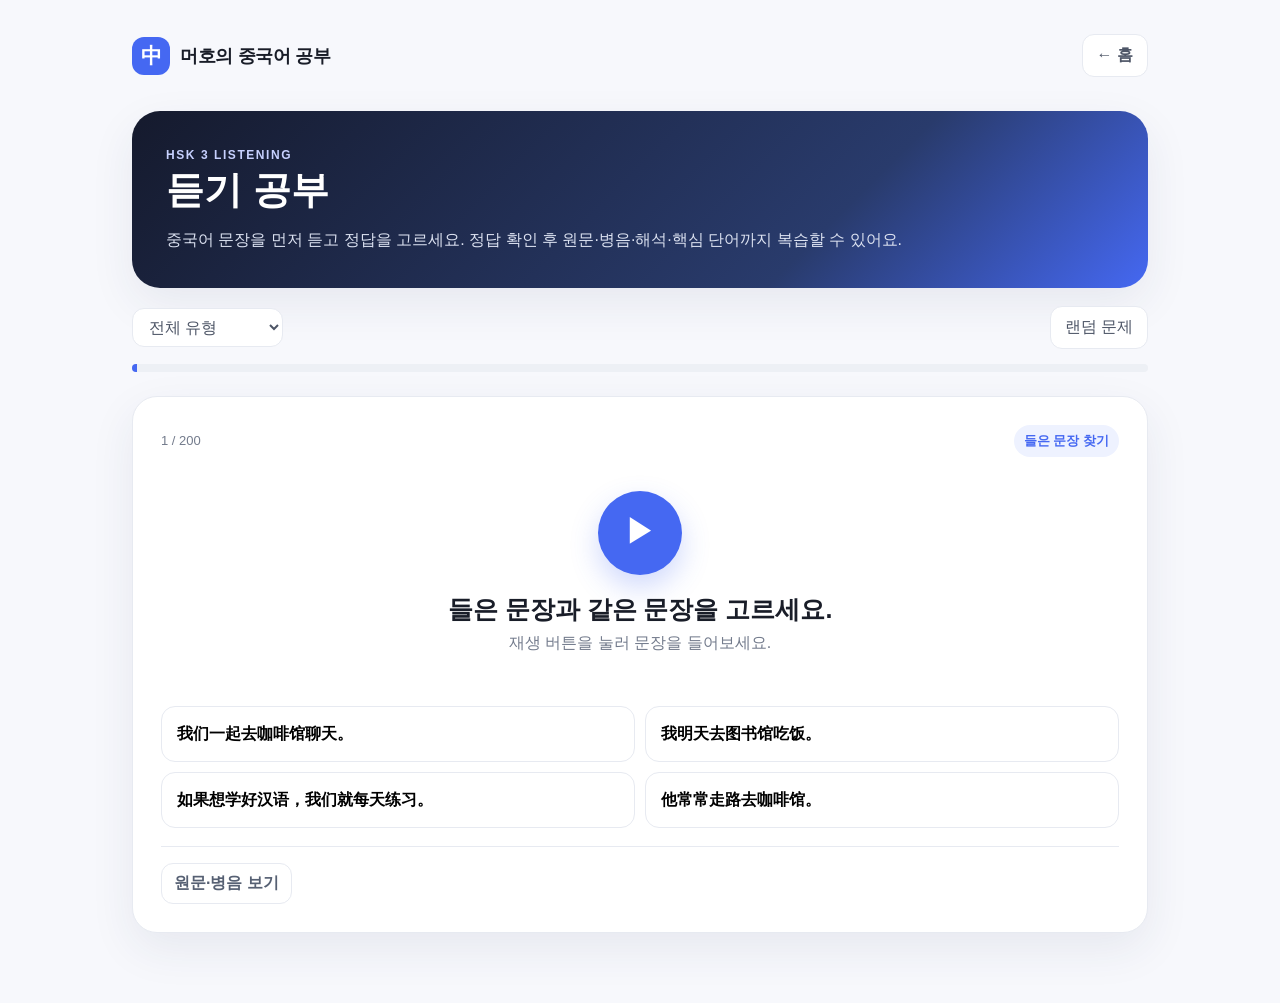
==== listening.html @ 57b07d1d "Add files via upload" ====
<!DOCTYPE html>
<html lang="ko">
<head><meta charset="UTF-8"><meta name="viewport" content="width=device-width,initial-scale=1">
<title>듣기 공부 | 머호의 중국어 공부</title><style>

:root{
  --bg:#f7f8fc;
  --card:#ffffff;
  --text:#191d28;
  --muted:#737b8c;
  --border:#e7eaf1;
  --accent:#4568f2;
  --accent-soft:#eef2ff;
  --shadow:0 16px 45px rgba(34,45,85,.08);
}
*{box-sizing:border-box}
html{scroll-behavior:smooth}
body{
  margin:0;
  font-family:Inter,Pretendard,"Noto Sans KR","Apple SD Gothic Neo",Arial,sans-serif;
  background:var(--bg);
  color:var(--text);
}
a{text-decoration:none;color:inherit}
button,select,input{font:inherit}
button{cursor:pointer}
.shell{max-width:1060px;margin:0 auto;padding:34px 22px 70px}
.topnav{
  display:flex;align-items:center;justify-content:space-between;
  margin-bottom:34px;
}
.brand{
  font-size:18px;font-weight:900;letter-spacing:-.02em;
  display:flex;align-items:center;gap:10px;
}
.brand-mark{
  width:38px;height:38px;border-radius:12px;background:var(--accent);
  color:white;display:flex;align-items:center;justify-content:center;
  font-size:21px;font-weight:900;
}
.nav-home{
  border:1px solid var(--border);background:#fff;padding:10px 14px;border-radius:12px;
  font-weight:700;color:#4e5667;
}
.eyebrow{
  margin:0 0 10px;color:var(--accent);font-weight:900;font-size:12px;letter-spacing:.13em;
}
h1,h2,h3,p{word-break:keep-all}
.page-title{font-size:36px;margin:0 0 8px;letter-spacing:-.04em}
.page-sub{color:var(--muted);margin:0;line-height:1.65}

/* HOME */
.home-shell{min-height:100vh;display:flex;flex-direction:column}
.home-main{flex:1;display:flex;align-items:center}
.hero-wrap{width:100%}
.hero{
  position:relative;overflow:hidden;
  background:linear-gradient(135deg,#151a2d 0%,#25345e 62%,#4568f2 100%);
  color:#fff;border-radius:32px;padding:54px 52px;box-shadow:var(--shadow);
  margin-bottom:22px;
}
.hero:after{
  content:"学";position:absolute;right:38px;bottom:-70px;
  font-size:250px;font-family:serif;font-weight:800;opacity:.08;
}
.hero .eyebrow{color:#bfcaff}
.hero h1{font-size:48px;letter-spacing:-.05em;margin:0 0 16px;position:relative;z-index:1}
.hero p{margin:0;color:#d9def0;font-size:17px;line-height:1.7;position:relative;z-index:1}
.hero-stats{
  margin-top:28px;display:flex;gap:12px;flex-wrap:wrap;position:relative;z-index:1;
}
.stat-pill{
  background:rgba(255,255,255,.11);border:1px solid rgba(255,255,255,.15);
  border-radius:999px;padding:10px 15px;font-size:14px;
}
.stat-pill strong{font-size:16px;margin-right:4px}
.menu-grid{display:grid;grid-template-columns:repeat(3,1fr);gap:16px}
.home-card{
  background:#fff;border:1px solid var(--border);border-radius:24px;
  padding:26px;min-height:220px;display:flex;flex-direction:column;
  box-shadow:0 8px 28px rgba(34,45,85,.045);
  transition:.18s ease;
}
.home-card:hover{transform:translateY(-4px);box-shadow:0 16px 38px rgba(34,45,85,.09);border-color:#dbe1fa}
.card-icon{
  width:54px;height:54px;border-radius:16px;background:var(--accent-soft);
  color:var(--accent);display:flex;align-items:center;justify-content:center;
  font-size:27px;font-weight:900;margin-bottom:22px;
}
.home-card h2{font-size:22px;margin:0 0 9px;letter-spacing:-.03em}
.home-card p{font-size:14px;line-height:1.65;color:var(--muted);margin:0}
.card-foot{margin-top:auto;padding-top:20px;display:flex;align-items:center;justify-content:space-between;font-weight:800}
.card-foot span:last-child{font-size:21px;color:#9ba3b5}

/* STUDY */
.page-head{
  display:flex;justify-content:space-between;gap:18px;align-items:flex-start;margin-bottom:22px;
}
.ghost{border:1px solid var(--border);background:#fff;border-radius:12px;padding:10px 14px;color:#4d5566}
.stats{display:grid;grid-template-columns:repeat(4,1fr);gap:12px;margin-bottom:18px}
.stats div{background:#fff;border:1px solid var(--border);border-radius:17px;padding:18px;text-align:center}
.stats strong{display:block;font-size:25px}.stats span{font-size:13px;color:var(--muted)}
.study-panel{background:#fff;border:1px solid var(--border);border-radius:24px;padding:22px;box-shadow:var(--shadow)}
.topline{display:flex;justify-content:space-between;align-items:center;color:var(--muted);font-size:14px}
.controls{display:flex;gap:10px}
select{border:1px solid var(--border);background:#fff;border-radius:12px;padding:9px 12px;color:#4d5566}
.card{
  min-height:350px;margin:20px 0;background:linear-gradient(180deg,#fbfcff,#f5f7ff);
  border:1px solid #e5e9ff;border-radius:22px;padding:42px 20px;text-align:center;
  display:flex;flex-direction:column;align-items:center;justify-content:center;gap:16px
}
.hanzi{font-size:68px;font-weight:900;letter-spacing:.03em}
.pinyin{font-size:27px;color:var(--accent);font-weight:800}
.meaning{font-size:23px;font-weight:700}
.hidden{visibility:hidden}
.reveal{border:0;background:var(--accent-soft);color:var(--accent);border-radius:999px;padding:9px 15px;font-weight:800}
.voice-hint{font-size:12px;color:var(--muted);margin-top:-8px}
.rating{display:grid;grid-template-columns:repeat(3,1fr);gap:10px;margin-bottom:12px}
.rate{border:0;border-radius:14px;padding:14px;font-weight:900}
.unknown{background:#fff0f0;color:#c74242}.unsure{background:#fff7df;color:#9a6900}.known{background:#eaf8ef;color:#27814a}
.nav{display:grid;grid-template-columns:1fr 1fr;gap:10px}
.nav button{border:1px solid var(--border);background:#fff;border-radius:14px;padding:13px;font-weight:800}
.list-section,.wrong-section{margin-top:28px}
.list-header,.wrong-header{display:flex;justify-content:space-between;align-items:center;gap:16px;margin-bottom:13px}
.list-header h2,.wrong-header h2{margin:0}
.list-header input{width:300px;max-width:100%;border:1px solid var(--border);border-radius:12px;padding:11px 13px;background:#fff}
.word-list{display:grid;grid-template-columns:repeat(2,1fr);gap:10px}
.word-item{background:#fff;border:1px solid var(--border);border-radius:14px;padding:14px 16px;display:grid;grid-template-columns:100px 1fr auto;gap:12px;align-items:center}
.word-item .hz{font-size:22px;font-weight:900}.word-item .py{color:var(--accent);font-size:14px}.word-item .mn{color:#50586a;font-size:14px;margin-top:3px}
.badge{font-size:12px;padding:5px 8px;border-radius:999px;background:#f0f2f6;color:#6e7584}

/* WRONG */
.wrong-section{background:#fff;border:1px solid var(--border);border-radius:22px;padding:22px;box-shadow:var(--shadow)}
.wrong-header p{margin:5px 0 0;color:var(--muted);font-size:14px}
.wrong-count{background:#fff0f0;color:#c74242;border-radius:999px;padding:7px 11px;font-size:13px;font-weight:900}
.wrong-add{display:grid;grid-template-columns:1fr 1fr 1.2fr auto;gap:10px;margin-bottom:16px}
.wrong-add input{border:1px solid var(--border);border-radius:12px;padding:11px 12px;background:#fff;min-width:0}
.wrong-add button{border:0;background:var(--accent);color:#fff;border-radius:12px;padding:11px 14px;font-weight:900}
.wrong-list{display:grid;gap:10px}
.wrong-item{border:1px solid var(--border);border-radius:14px;padding:14px 16px;display:grid;grid-template-columns:110px 1fr auto;gap:12px;align-items:center}
.wrong-item .hz{font-size:24px;font-weight:900}.wrong-item .py{color:var(--accent);font-size:14px;font-weight:800}.wrong-item .mn{color:#50586a;font-size:14px;margin-top:3px}
.wrong-actions{display:flex;gap:8px;flex-wrap:wrap;justify-content:flex-end}
.wrong-actions button{border:1px solid var(--border);background:#fff;border-radius:10px;padding:8px 10px;font-size:13px;font-weight:800}
.wrong-actions .learned{background:#eaf8ef;color:#27814a;border-color:#d6efdf}
.wrong-actions .edit{background:#eef2ff;color:var(--accent);border-color:#dfe5ff}
.wrong-actions .delete{background:#fff0f0;color:#c74242;border-color:#f4dada}
.wrong-empty{text-align:center;color:var(--muted);padding:34px 12px;border:1px dashed var(--border);border-radius:14px}

/* SENTENCE */
.coming{
  background:#fff;border:1px solid var(--border);border-radius:26px;padding:70px 25px;text-align:center;box-shadow:var(--shadow)
}
.coming-icon{width:84px;height:84px;border-radius:24px;background:var(--accent-soft);color:var(--accent);display:flex;align-items:center;justify-content:center;font-size:42px;font-weight:900;margin:0 auto 18px}
.coming h2{font-size:25px;margin:0 0 10px}.coming p{margin:0;color:var(--muted);line-height:1.7}

@media(max-width:760px){
  .shell{padding:22px 14px 50px}
  .hero{padding:38px 26px;border-radius:26px}.hero h1{font-size:38px}
  .menu-grid{grid-template-columns:1fr}
  .home-card{min-height:170px}
  .stats{grid-template-columns:repeat(2,1fr)}
  .page-head{flex-direction:column}
  .topline{align-items:flex-start;flex-direction:column;gap:12px}
  .controls{width:100%}.controls>*{flex:1}
  .hanzi{font-size:54px}.card{min-height:320px}
  .word-list{grid-template-columns:1fr}.word-item{grid-template-columns:88px 1fr auto}
  .list-header{align-items:flex-start;flex-direction:column}.list-header input{width:100%}
  .wrong-add{grid-template-columns:1fr}
  .wrong-item{grid-template-columns:82px 1fr}.wrong-actions{grid-column:1/-1;justify-content:stretch}.wrong-actions button{flex:1}
}


.sentence-tabs{display:flex;gap:10px;margin:22px 0}
.sentence-tab{border:1px solid var(--border);background:#fff;border-radius:14px;padding:12px 18px;font-weight:900;color:#5b6475}
.sentence-tab.active{background:var(--accent);color:white;border-color:var(--accent)}
.sentence-toolbar{display:flex;justify-content:space-between;gap:12px;align-items:center;margin-bottom:14px;flex-wrap:wrap}
.sentence-toolbar .group{display:flex;gap:9px;flex-wrap:wrap}
.sentence-card{background:#fff;border:1px solid var(--border);border-radius:26px;padding:28px;box-shadow:var(--shadow)}
.sentence-meta{display:flex;justify-content:space-between;align-items:center;gap:10px;color:var(--muted);font-size:13px;margin-bottom:24px}
.sentence-badges{display:flex;gap:7px;flex-wrap:wrap}
.sbadge{padding:6px 9px;border-radius:999px;background:#f0f2f6;font-weight:800}
.sentence-cn{font-size:34px;font-weight:900;line-height:1.55;letter-spacing:.01em;text-align:center;margin:34px 0 20px}
.sentence-pinyin{font-size:20px;line-height:1.7;color:var(--accent);font-weight:800;text-align:center;margin:14px 0}
.sentence-meaning{font-size:20px;line-height:1.65;text-align:center;font-weight:700;margin:14px 0}
.sentence-actions{display:flex;justify-content:center;gap:10px;flex-wrap:wrap;margin-top:22px}
.sentence-actions button{border:0;background:var(--accent-soft);color:var(--accent);border-radius:999px;padding:10px 16px;font-weight:900}
.focus-box{margin-top:24px;border-top:1px solid var(--border);padding-top:18px;display:flex;gap:10px;align-items:center;justify-content:center;flex-wrap:wrap}
.focus-box span{font-size:13px;color:var(--muted)}
.focus-word{background:#fff7df;color:#8f6300;padding:7px 11px;border-radius:999px;font-weight:900}
.sentence-rate{display:grid;grid-template-columns:1fr 1fr;gap:10px;margin-top:18px}
.sentence-rate button{border:0;border-radius:14px;padding:13px;font-weight:900}
.snav{display:grid;grid-template-columns:1fr 1fr;gap:10px;margin-top:10px}
.snav button{border:1px solid var(--border);background:#fff;border-radius:14px;padding:13px;font-weight:900}
.progress-track{height:8px;background:#edf0f5;border-radius:999px;overflow:hidden;margin:15px 0 24px}
.progress-bar{height:100%;background:var(--accent);width:0}
.quiz-panel{background:#fff;border:1px solid var(--border);border-radius:26px;padding:28px;box-shadow:var(--shadow)}
.quiz-head{display:flex;justify-content:space-between;gap:12px;align-items:center;margin-bottom:18px}
.quiz-type{font-size:13px;font-weight:900;color:var(--accent);background:var(--accent-soft);padding:7px 10px;border-radius:999px}
.quiz-question{font-size:27px;font-weight:900;line-height:1.55;margin:28px 0;text-align:center}
.quiz-sub{color:var(--muted);text-align:center;margin-top:-14px;margin-bottom:24px}
.options{display:grid;grid-template-columns:1fr 1fr;gap:10px}
.option{border:1px solid var(--border);background:#fff;border-radius:15px;padding:15px;text-align:left;font-weight:800;line-height:1.45}
.option:hover{border-color:#cfd7ff;background:#fafbff}
.option.correct{background:#eaf8ef;border-color:#c9e8d5;color:#247343}
.option.wrong{background:#fff0f0;border-color:#efd1d1;color:#b63b3b}
.quiz-feedback{margin-top:16px;padding:14px 16px;border-radius:14px;background:#f7f8fb;line-height:1.6;display:none}
.quiz-next{width:100%;border:0;background:var(--accent);color:#fff;border-radius:14px;padding:14px;font-weight:900;margin-top:14px;display:none}
.token-bank,.answer-bank{display:flex;gap:8px;flex-wrap:wrap;justify-content:center;min-height:58px;padding:12px;border-radius:15px;border:1px dashed var(--border);margin:12px 0}
.token{border:1px solid var(--border);background:#fff;border-radius:11px;padding:9px 12px;font-weight:900}
.answer-bank{background:#fafbff;border-style:solid}
.quiz-mode-cards{display:grid;grid-template-columns:repeat(4,1fr);gap:10px;margin-bottom:18px}
.quiz-mode-card{border:1px solid var(--border);background:#fff;border-radius:16px;padding:14px;text-align:center;font-weight:900}
.quiz-mode-card.active{border-color:#cbd4ff;background:var(--accent-soft);color:var(--accent)}
.listen-btn{border:0;background:var(--accent);color:#fff;border-radius:999px;padding:12px 18px;font-weight:900;display:block;margin:8px auto 22px}
.hidden-block{display:none!important}
.today-box{margin-top:18px;background:#fff;border:1px solid rgba(255,255,255,.2);background:rgba(255,255,255,.10);border-radius:18px;padding:15px 17px;position:relative;z-index:1}
.today-box .label{font-size:12px;color:#cdd5ff;font-weight:900;margin-bottom:5px}
.today-box .cn{font-size:18px;font-weight:900}
.today-box .ko{font-size:13px;color:#d9def0;margin-top:5px}
@media(max-width:760px){
 .sentence-cn{font-size:27px}.options{grid-template-columns:1fr}.quiz-mode-cards{grid-template-columns:1fr 1fr}
 .sentence-card,.quiz-panel{padding:20px}
}

.grammar-actions{display:flex;justify-content:center;gap:10px;flex-wrap:wrap;margin-top:14px}
.grammar-actions button{border:1px solid var(--border);background:#fff;border-radius:12px;padding:9px 13px;font-weight:900;color:#566073}
.grammar-box{margin-top:15px;border:1px solid var(--border);background:#fafbff;border-radius:16px;padding:15px}
.grammar-box h3{margin:0 0 12px;font-size:15px}
.tag-row{display:flex;gap:8px;flex-wrap:wrap}
.grammar-tag{background:#fff;border:1px solid var(--border);border-radius:10px;padding:8px 10px;font-size:13px}
.grammar-tag strong{color:var(--accent);margin-right:5px}
.pos-grid{display:grid;grid-template-columns:repeat(3,1fr);gap:8px}
.pos-item{background:#fff;border:1px solid var(--border);border-radius:11px;padding:9px 10px}
.pos-item .word{font-weight:900;font-size:16px}
.pos-item .ptype{color:var(--muted);font-size:12px;margin-top:3px}
@media(max-width:760px){.pos-grid{grid-template-columns:repeat(2,1fr)}}


.quiz-explain{margin-top:14px;border:1px solid #e3e7f3;background:#fbfcff;border-radius:15px;padding:15px;line-height:1.7}
.quiz-explain-title{font-weight:900;margin-bottom:8px}
.quiz-explain-row{margin:5px 0}
.quiz-explain-row strong{display:inline-block;min-width:72px;color:#4b5568}
.quiz-pinyin{color:var(--accent);font-weight:800}
.quiz-explain-listen{border:0;background:var(--accent-soft);color:var(--accent);border-radius:999px;padding:8px 12px;font-weight:900;margin-top:8px}


.today-hero{
  background:linear-gradient(135deg,#151a2d,#2b3e70 65%,#4568f2);
  color:#fff;border-radius:28px;padding:34px;box-shadow:var(--shadow);margin-bottom:20px
}
.today-hero .eyebrow{color:#c6d0ff}
.today-hero h1{font-size:38px;margin:0 0 10px;letter-spacing:-.04em}
.today-hero p{color:#dbe0f0;margin:0;line-height:1.7}
.today-overview{display:grid;grid-template-columns:repeat(4,1fr);gap:10px;margin-top:22px}
.today-overview div{background:rgba(255,255,255,.1);border:1px solid rgba(255,255,255,.14);border-radius:15px;padding:14px;text-align:center}
.today-overview strong{display:block;font-size:23px}.today-overview span{font-size:12px;color:#dce1f3}
.today-tabs{display:flex;gap:10px;margin:18px 0}
.today-tab{border:1px solid var(--border);background:#fff;border-radius:13px;padding:11px 16px;font-weight:900;color:#566073}
.today-tab.active{background:var(--accent);color:#fff;border-color:var(--accent)}
.today-progress-line{display:flex;justify-content:space-between;align-items:center;margin:12px 0 8px;font-size:13px;color:var(--muted)}
.today-card{background:#fff;border:1px solid var(--border);border-radius:25px;padding:26px;box-shadow:var(--shadow)}
.today-qtype{display:inline-block;background:var(--accent-soft);color:var(--accent);font-weight:900;font-size:12px;padding:7px 10px;border-radius:999px}
.today-question{font-size:30px;font-weight:900;line-height:1.5;text-align:center;margin:30px 0 10px}
.today-sub{text-align:center;color:var(--muted);margin-bottom:22px}
.today-options{display:grid;grid-template-columns:1fr 1fr;gap:10px}
.today-option{border:1px solid var(--border);background:#fff;border-radius:14px;padding:15px;text-align:left;font-weight:800;line-height:1.45}
.today-option:hover{background:#fafbff;border-color:#ccd5ff}
.today-option.correct{background:#eaf8ef;border-color:#c5e6d1;color:#247343}
.today-option.wrong{background:#fff0f0;border-color:#efd0d0;color:#b83e3e}
.today-feedback{margin-top:16px;display:none}
.today-next{width:100%;border:0;background:var(--accent);color:#fff;border-radius:14px;padding:14px;font-weight:900;margin-top:14px;display:none}
.today-listen{display:block;margin:10px auto 20px;border:0;background:var(--accent);color:#fff;border-radius:999px;padding:11px 16px;font-weight:900}
.today-token-bank,.today-answer-bank{display:flex;gap:8px;flex-wrap:wrap;justify-content:center;min-height:58px;padding:12px;border-radius:15px;border:1px dashed var(--border);margin:12px 0}
.today-answer-bank{background:#fafbff;border-style:solid}
.today-token{border:1px solid var(--border);background:#fff;border-radius:11px;padding:9px 12px;font-weight:900}
.today-result{text-align:center;padding:44px 18px}
.today-result h2{font-size:30px;margin:0 0 10px}.today-result p{color:var(--muted)}
.today-result-grid{display:grid;grid-template-columns:1fr 1fr;gap:10px;max-width:520px;margin:24px auto}
.today-result-grid div{border:1px solid var(--border);border-radius:15px;padding:16px;background:#fafbff}
.today-result-grid strong{display:block;font-size:26px}
.today-restart{border:0;background:var(--accent);color:#fff;border-radius:14px;padding:13px 18px;font-weight:900}
@media(max-width:760px){.today-overview{grid-template-columns:1fr}.today-options{grid-template-columns:1fr}.today-question{font-size:25px}}

.listen-hero{background:linear-gradient(135deg,#151a2d,#293b6c 68%,#4568f2);color:#fff;border-radius:28px;padding:34px;margin-bottom:18px;box-shadow:var(--shadow)}
.listen-hero .eyebrow{color:#c7d1ff}.listen-hero h1{font-size:38px;margin:0 0 10px}.listen-hero p{color:#dce2f1;margin:0;line-height:1.7}
.listen-tools{display:flex;justify-content:space-between;gap:10px;align-items:center;margin-bottom:14px;flex-wrap:wrap}
.listen-card{background:#fff;border:1px solid var(--border);border-radius:25px;padding:28px;box-shadow:var(--shadow)}
.listen-meta{display:flex;justify-content:space-between;align-items:center;color:var(--muted);font-size:13px}
.listen-main{padding:34px 0;text-align:center}
.listen-play{width:84px;height:84px;border:0;border-radius:50%;background:var(--accent);color:#fff;font-size:30px;font-weight:900;box-shadow:0 12px 28px rgba(69,104,242,.25)}
.listen-main h2{font-size:25px;margin:18px 0 7px}.listen-main p{margin:0;color:var(--muted)}
.listen-options{display:grid;grid-template-columns:1fr 1fr;gap:10px;margin-top:18px}
.listen-option{border:1px solid var(--border);background:#fff;border-radius:14px;padding:15px;text-align:left;font-weight:800;line-height:1.5}
.listen-option.correct{background:#eaf8ef;border-color:#c8e7d3;color:#247343}.listen-option.wrong{background:#fff0f0;border-color:#efd0d0;color:#b83e3e}
.listen-answer{display:none;margin-top:16px}
.listen-next{width:100%;border:0;background:var(--accent);color:#fff;border-radius:14px;padding:14px;font-weight:900;margin-top:14px;display:none}
.listen-reveal{margin-top:18px;border-top:1px solid var(--border);padding-top:16px}
.listen-reveal button{border:1px solid var(--border);background:#fff;border-radius:12px;padding:9px 12px;font-weight:900;color:#566073}
.listen-original{margin-top:12px;padding:14px;border-radius:14px;background:#fafbff;display:none}
.listen-cn{font-size:24px;font-weight:900;line-height:1.5}.listen-py{color:var(--accent);font-weight:800;margin-top:7px}.listen-ko{color:#50586a;margin-top:7px}
@media(max-width:760px){.listen-options{grid-template-columns:1fr}.listen-card{padding:20px}}
</style>
<link rel="icon" href='data:image/svg+xml,<svg xmlns="http://www.w3.org/2000/svg" viewBox="0 0 64 64"><rect width="64" height="64" rx="16" fill="%234568f2"/><text x="32" y="43" text-anchor="middle" font-size="38" font-weight="700" fill="white">中</text></svg>'>
</head>
<body>
<main class="shell">
<nav class="topnav"><a class="brand" href="index.html"><div class="brand-mark">中</div>머호의 중국어 공부</a><a class="nav-home" href="index.html">← 홈</a></nav>
<section class="listen-hero">
 <p class="eyebrow">HSK 3 LISTENING</p><h1>듣기 공부</h1>
 <p>중국어 문장을 먼저 듣고 정답을 고르세요. 정답 확인 후 원문·병음·해석·핵심 단어까지 복습할 수 있어요.</p>
</section>
<div class="listen-tools">
 <div><select id="listenMode"><option value="all">전체 유형</option><option value="same">들은 문장 찾기</option><option value="meaning">뜻 고르기</option><option value="dialogue">내용 이해</option></select></div>
 <button id="listenShuffle" class="ghost">랜덤 문제</button>
</div>
<div class="progress-track"><div id="listenProgress" class="progress-bar"></div></div>
<section class="listen-card">
 <div class="listen-meta"><span id="listenCount"></span><span id="listenType" class="quiz-type"></span></div>
 <div class="listen-main">
   <button id="playListen" class="listen-play">▶</button>
   <h2 id="listenQuestion">문장을 듣고 정답을 고르세요.</h2>
   <p id="listenSub">필요하면 여러 번 들어도 괜찮아요.</p>
 </div>
 <div id="listenOptions" class="listen-options"></div>
 <div id="listenFeedback" class="listen-answer"></div>
 <button id="listenNext" class="listen-next">다음 문제 →</button>
 <div class="listen-reveal">
   <button id="showOriginal">원문·병음 보기</button>
   <div id="originalBox" class="listen-original">
    <div id="originalCn" class="listen-cn"></div>
    <div id="originalPy" class="listen-py"></div>
    <div id="originalKo" class="listen-ko"></div>
   </div>
 </div>
</section>
</main>
<script src="data.js?v=22"></script><script src="sentences.js?v=24"></script><script src="listening.js?v=24"></script><script src="review-store.js?v=25"></script><script src="listening-study.js?v=25"></script>
</body></html>
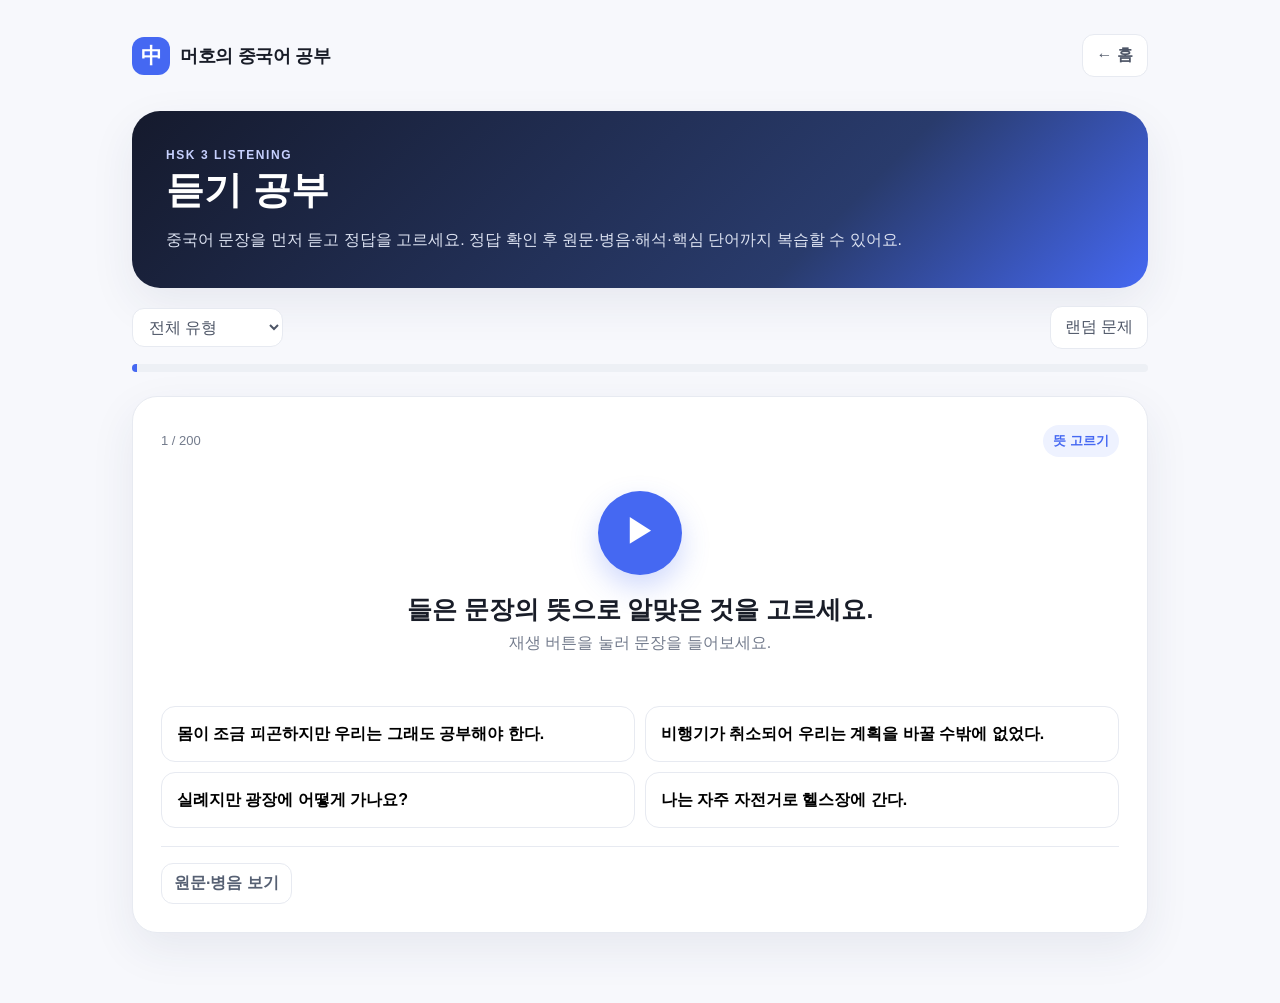
==== commit 6af2bc0f: "Add files via upload" ====
--- a/listening.html
+++ b/listening.html
@@ -334,5 +334,5 @@
  </div>
 </section>
 </main>
-<script src="data.js?v=22"></script><script src="sentences.js?v=24"></script><script src="listening.js?v=24"></script><script src="review-store.js?v=25"></script><script src="listening-study.js?v=25"></script>
+<script src="data.js?v=26"></script><script src="sentences.js?v=26"></script><script src="listening.js?v=26"></script><script src="review-store.js?v=26"></script><script src="listening-study.js?v=26"></script>
 </body></html>
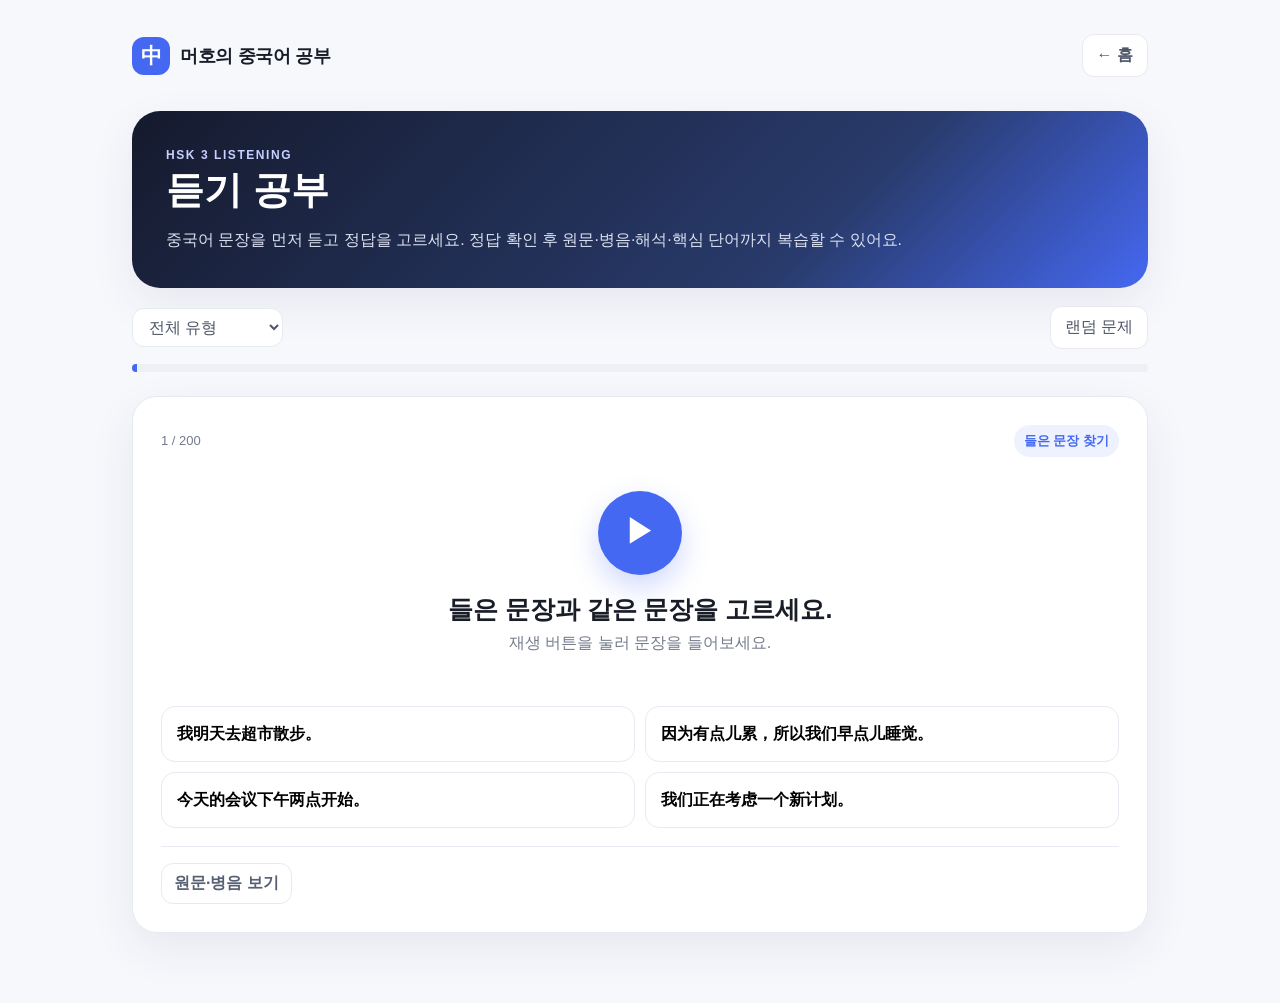
==== commit 073ead66: "Add files via upload" ====
--- a/listening.html
+++ b/listening.html
@@ -334,5 +334,5 @@
  </div>
 </section>
 </main>
-<script src="data.js?v=26"></script><script src="sentences.js?v=26"></script><script src="listening.js?v=26"></script><script src="review-store.js?v=26"></script><script src="listening-study.js?v=26"></script>
+<script src="data.js?v=27"></script><script src="sentences.js?v=27"></script><script src="listening.js?v=27"></script><script src="review-store.js?v=27"></script><script src="listening-study.js?v=26"></script>
 </body></html>
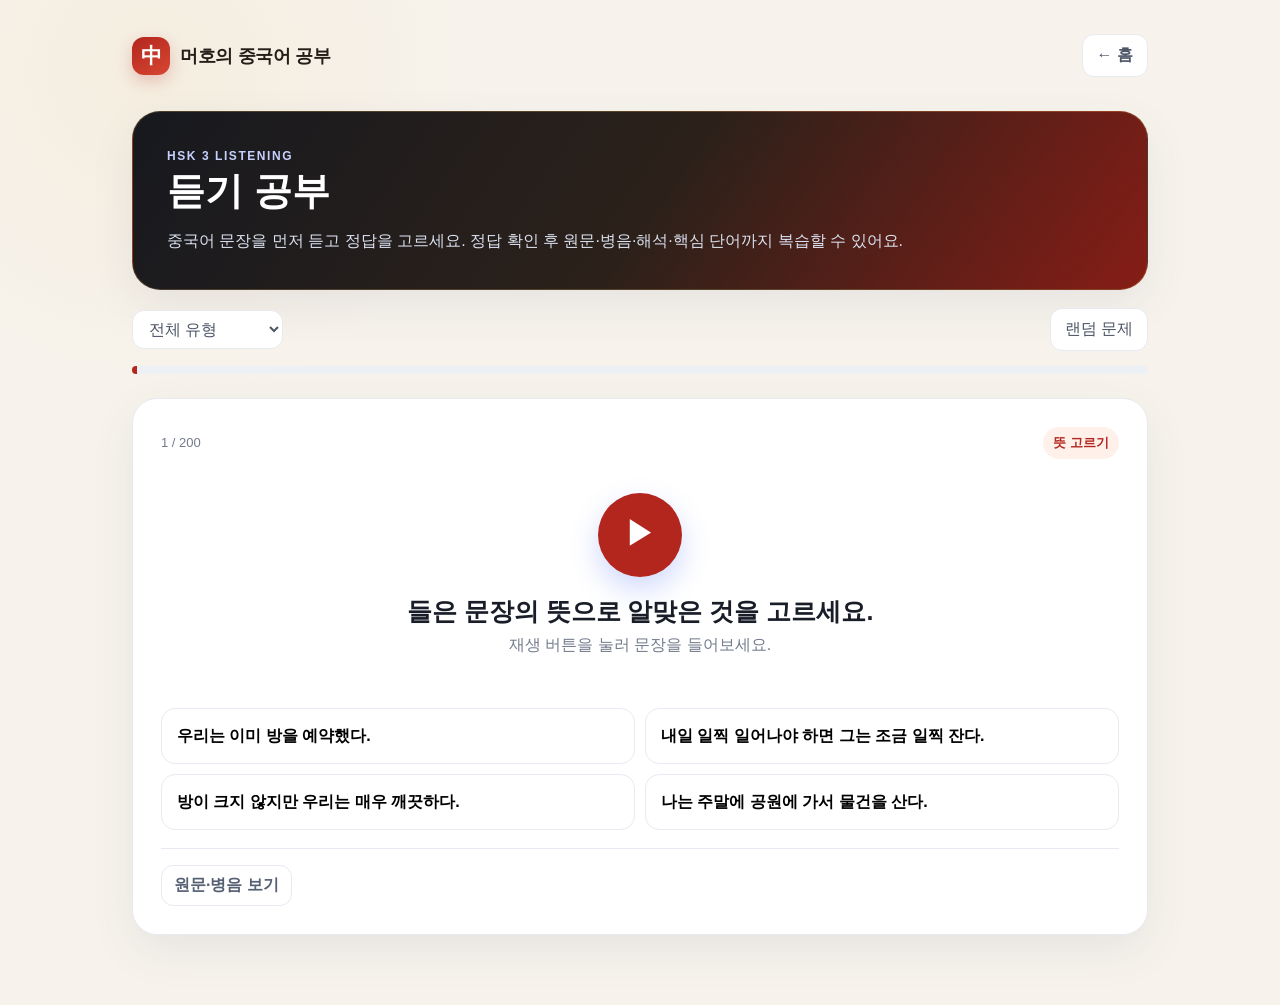
==== commit 015eb608: "Add files via upload" ====
--- a/listening.html
+++ b/listening.html
@@ -299,6 +299,27 @@
 .listen-original{margin-top:12px;padding:14px;border-radius:14px;background:#fafbff;display:none}
 .listen-cn{font-size:24px;font-weight:900;line-height:1.5}.listen-py{color:var(--accent);font-weight:800;margin-top:7px}.listen-ko{color:#50586a;margin-top:7px}
 @media(max-width:760px){.listen-options{grid-template-columns:1fr}.listen-card{padding:20px}}
+
+/* v30 shared Chinese-inspired accents */
+:root{--accent:#b3261e;--accent-soft:#fff0ea}
+body{
+  background:
+    radial-gradient(circle at 12% 7%,rgba(214,168,75,.08),transparent 23%),
+    #f7f3ec !important;
+}
+.brand-mark{background:linear-gradient(145deg,#b3261e,#d74732)!important;box-shadow:0 6px 16px rgba(179,38,30,.22)}
+.topnav .brand{color:#251d18!important}
+.today-hero,.listen-hero,.sentence-hero,.word-hero{
+  background:linear-gradient(125deg,#17191f 0%,#2c211a 52%,#861d16 100%)!important;
+  border:1px solid rgba(214,168,75,.25);
+}
+.today-tab.active{
+  background:#b3261e!important;
+}
+.today-option.correct,.listen-option.correct{background:#eaf8ef!important}
+.today-progress,.progress-bar{background:#b3261e!important}
+.quiz-type,.eyebrow{color:#b3261e}
+
 </style>
 <link rel="icon" href='data:image/svg+xml,<svg xmlns="http://www.w3.org/2000/svg" viewBox="0 0 64 64"><rect width="64" height="64" rx="16" fill="%234568f2"/><text x="32" y="43" text-anchor="middle" font-size="38" font-weight="700" fill="white">中</text></svg>'>
 </head>
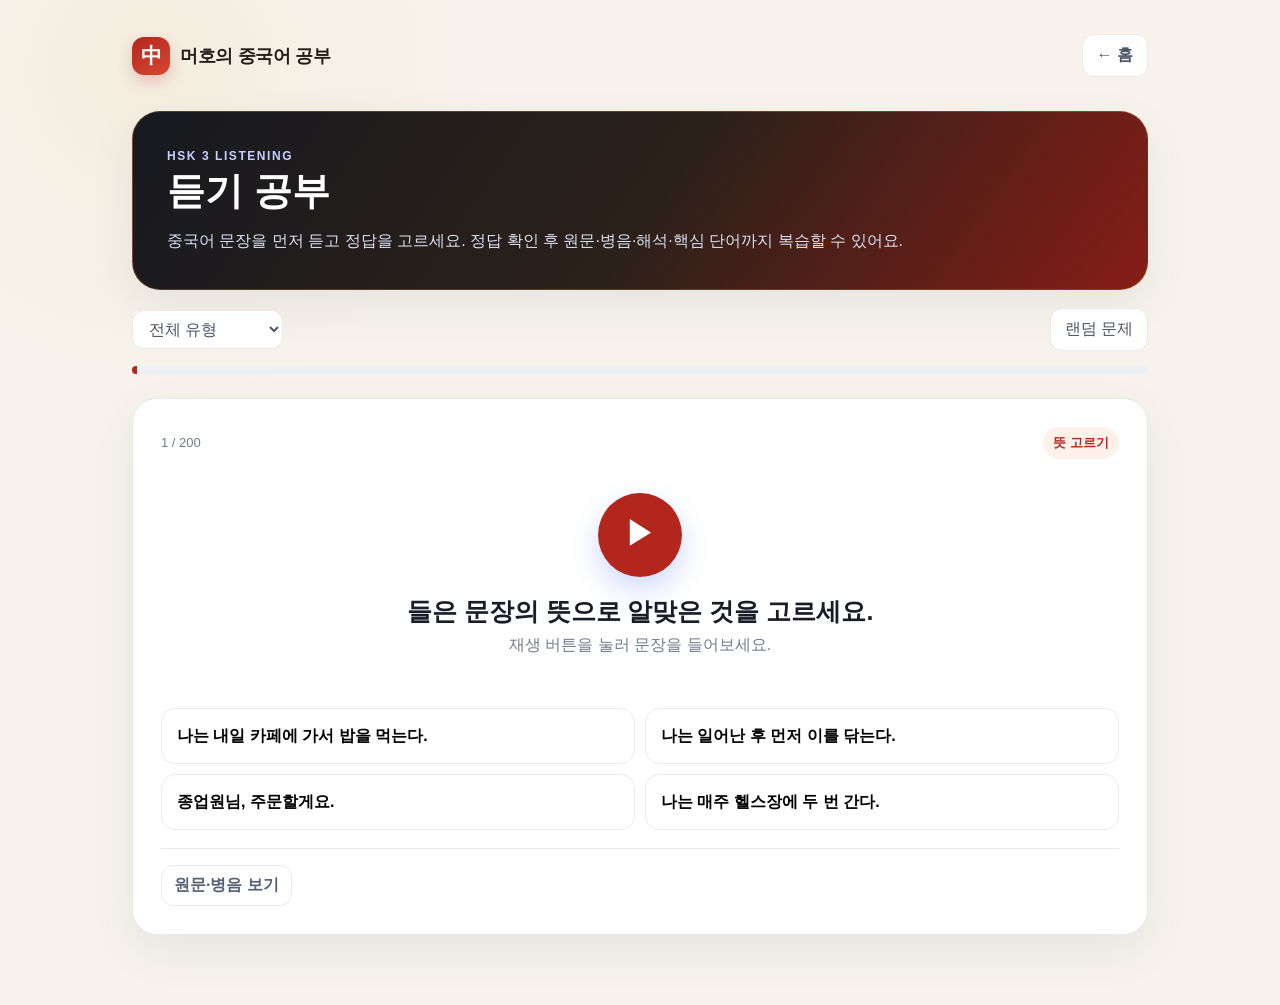
==== commit dd630c8f: "Add files via upload" ====
--- a/listening.html
+++ b/listening.html
@@ -320,12 +320,31 @@
 .today-progress,.progress-bar{background:#b3261e!important}
 .quiz-type,.eyebrow{color:#b3261e}
 
+
+/* ===== v45 clickable brand home link ===== */
+.brand-home-link,
+a.brand{
+  text-decoration:none !important;
+  color:inherit !important;
+  cursor:pointer;
+}
+.brand-home-link:hover,
+a.brand:hover{
+  opacity:.88;
+}
+.brand-home-link:focus-visible,
+a.brand:focus-visible{
+  outline:2px solid #b3261e;
+  outline-offset:4px;
+  border-radius:10px;
+}
+
 </style>
 <link rel="icon" href='data:image/svg+xml,<svg xmlns="http://www.w3.org/2000/svg" viewBox="0 0 64 64"><rect width="64" height="64" rx="16" fill="%234568f2"/><text x="32" y="43" text-anchor="middle" font-size="38" font-weight="700" fill="white">中</text></svg>'>
 </head>
 <body>
 <main class="shell">
-<nav class="topnav"><a class="brand" href="index.html"><div class="brand-mark">中</div>머호의 중국어 공부</a><a class="nav-home" href="index.html">← 홈</a></nav>
+<nav class="topnav"><a class="brand brand-home-link" href="index.html"><div class="brand-mark">中</div>머호의 중국어 공부</a><a class="nav-home" href="index.html">← 홈</a></nav>
 <section class="listen-hero">
  <p class="eyebrow">HSK 3 LISTENING</p><h1>듣기 공부</h1>
  <p>중국어 문장을 먼저 듣고 정답을 고르세요. 정답 확인 후 원문·병음·해석·핵심 단어까지 복습할 수 있어요.</p>
@@ -356,4 +375,15 @@
 </section>
 </main>
 <script src="data.js?v=27"></script><script src="sentences.js?v=27"></script><script src="listening.js?v=27"></script><script src="review-store.js?v=27"></script><script src="listening-study.js?v=26"></script>
+
+<script>
+document.addEventListener("DOMContentLoaded",()=>{
+  document.querySelectorAll(".brand-home-link, a.brand[href='index.html']").forEach(el=>{
+    el.addEventListener("click",()=>{
+      try{sessionStorage.setItem("meohoIntroSeenV1","1")}catch(e){}
+    });
+  });
+});
+</script>
+
 </body></html>
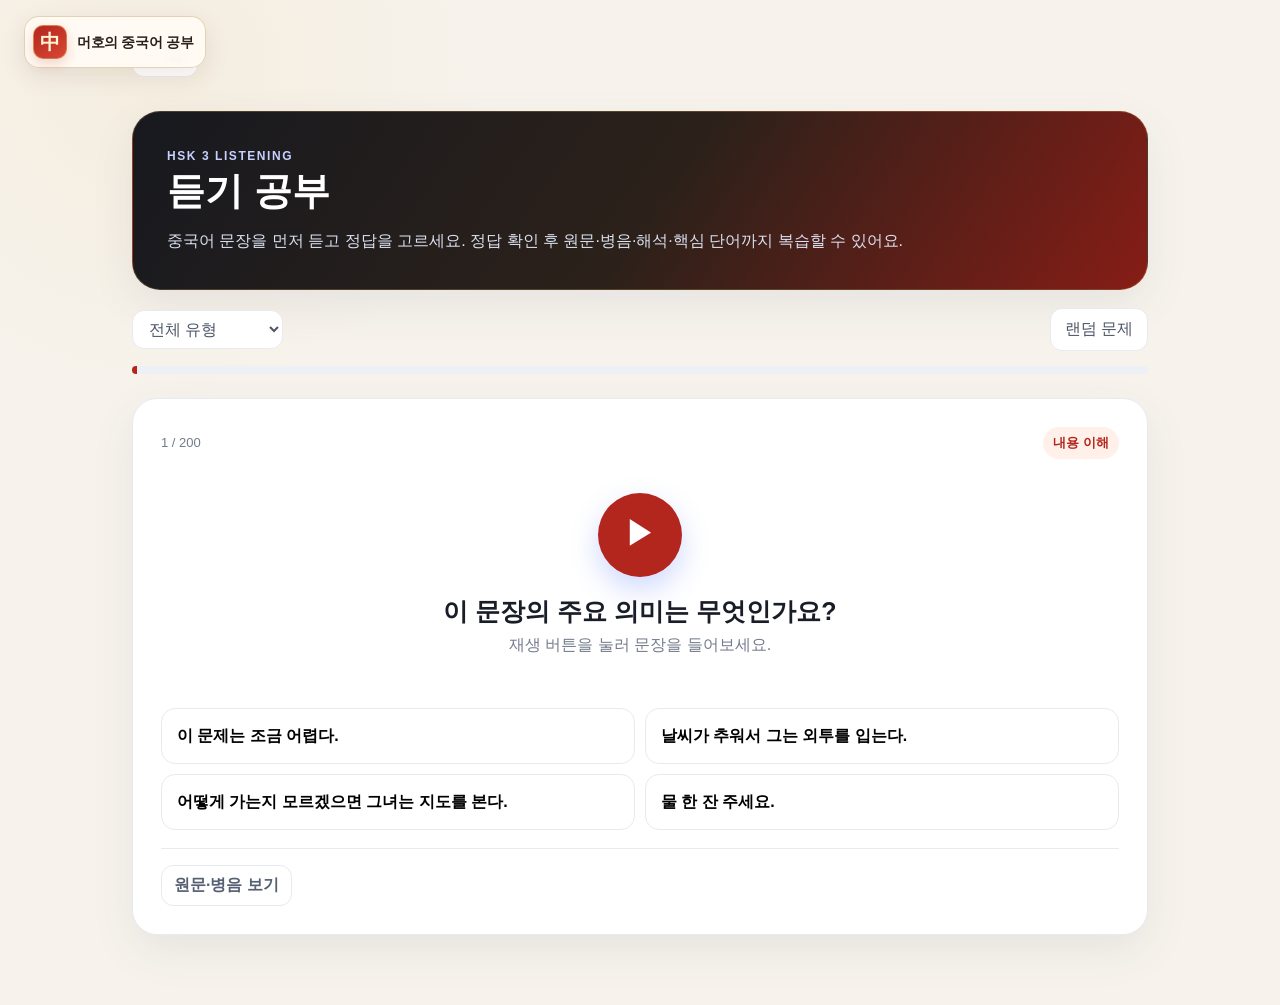
==== commit b8927819: "Add files via upload" ====
--- a/listening.html
+++ b/listening.html
@@ -339,12 +339,95 @@
   border-radius:10px;
 }
 
+
+/* ===== v46 fixed top-left home button ===== */
+.meoho-home-button{
+  position:fixed;
+  top:16px;
+  left:24px;
+  z-index:30000;
+  display:inline-flex;
+  align-items:center;
+  gap:10px;
+  max-width:calc(100vw - 48px);
+  padding:8px 12px 8px 8px;
+  border:1px solid rgba(218,196,159,.72);
+  border-radius:15px;
+  background:rgba(255,251,244,.94);
+  color:#2a201a !important;
+  text-decoration:none !important;
+  box-shadow:0 8px 24px rgba(86,48,25,.10);
+  backdrop-filter:blur(12px);
+  white-space:nowrap;
+  cursor:pointer;
+  transition:transform .15s ease,box-shadow .15s ease,border-color .15s ease;
+}
+.meoho-home-button:hover{
+  transform:translateY(-1px);
+  border-color:#cf9e5e;
+  box-shadow:0 11px 27px rgba(86,48,25,.14);
+}
+.meoho-home-button:active{
+  transform:scale(.98);
+}
+.meoho-home-button:focus-visible{
+  outline:3px solid rgba(179,38,30,.25);
+  outline-offset:3px;
+}
+.meoho-home-mark{
+  width:34px;
+  height:34px;
+  flex:0 0 34px;
+  display:flex;
+  align-items:center;
+  justify-content:center;
+  border-radius:10px;
+  background:linear-gradient(145deg,#b3261e,#d74732);
+  border:1px solid rgba(239,201,121,.48);
+  color:#fff4d4;
+  font-family:"KaiTi","STKaiti","SimSun",serif;
+  font-size:20px;
+  font-weight:900;
+  box-shadow:0 5px 12px rgba(179,38,30,.18);
+}
+.meoho-home-text{
+  display:block;
+  color:#2a201a;
+  font-size:14px;
+  line-height:1;
+  font-weight:950;
+  letter-spacing:-.025em;
+}
+@media(max-width:620px){
+  .meoho-home-button{
+    top:10px;
+    left:10px;
+    padding:6px 9px 6px 6px;
+    gap:7px;
+  }
+  .meoho-home-mark{
+    width:30px;
+    height:30px;
+    flex-basis:30px;
+    font-size:18px;
+  }
+  .meoho-home-text{
+    font-size:12px;
+  }
+}
+
 </style>
 <link rel="icon" href='data:image/svg+xml,<svg xmlns="http://www.w3.org/2000/svg" viewBox="0 0 64 64"><rect width="64" height="64" rx="16" fill="%234568f2"/><text x="32" y="43" text-anchor="middle" font-size="38" font-weight="700" fill="white">中</text></svg>'>
 </head>
 <body>
+
+<a id="meohoHomeButton" class="meoho-home-button" href="index.html" aria-label="머호의 중국어 공부 홈으로 이동">
+  <span class="meoho-home-mark">中</span>
+  <span class="meoho-home-text">머호의 중국어 공부</span>
+</a>
+
 <main class="shell">
-<nav class="topnav"><a class="brand brand-home-link" href="index.html"><div class="brand-mark">中</div>머호의 중국어 공부</a><a class="nav-home" href="index.html">← 홈</a></nav>
+<nav class="topnav"><a class="nav-home" href="index.html">← 홈</a></nav>
 <section class="listen-hero">
  <p class="eyebrow">HSK 3 LISTENING</p><h1>듣기 공부</h1>
  <p>중국어 문장을 먼저 듣고 정답을 고르세요. 정답 확인 후 원문·병음·해석·핵심 단어까지 복습할 수 있어요.</p>
@@ -386,4 +469,16 @@
 });
 </script>
 
+
+<script>
+document.addEventListener("DOMContentLoaded",()=>{
+  const homeBtn=document.getElementById("meohoHomeButton");
+  if(homeBtn){
+    homeBtn.addEventListener("click",()=>{
+      try{sessionStorage.setItem("meohoIntroSeenV1","1")}catch(err){}
+    });
+  }
+});
+</script>
+
 </body></html>
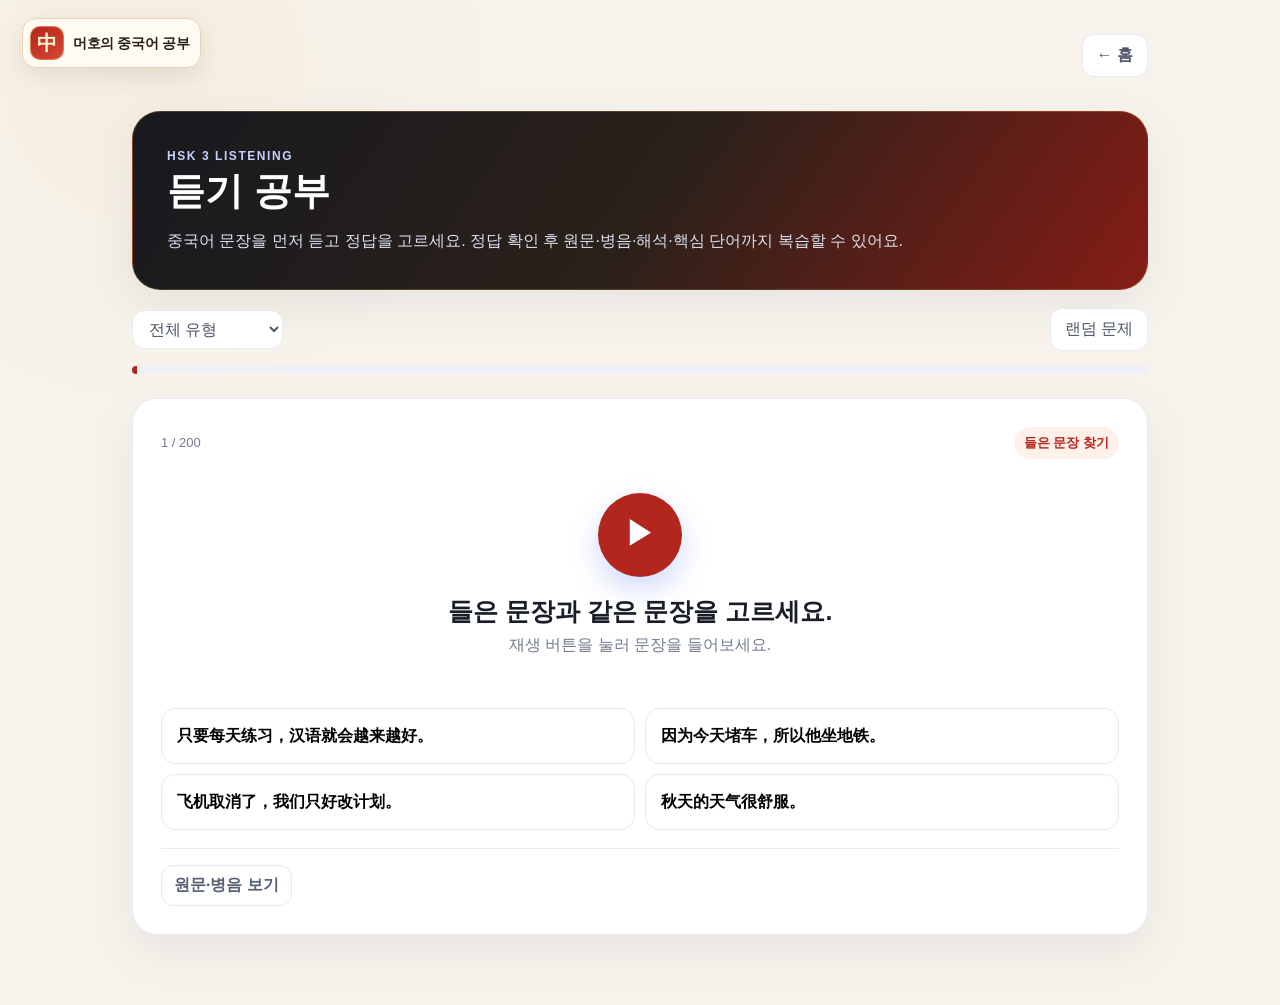
==== commit 3c5a90bf: "Add files via upload" ====
--- a/listening.html
+++ b/listening.html
@@ -321,99 +321,56 @@
 .quiz-type,.eyebrow{color:#b3261e}
 
 
-/* ===== v45 clickable brand home link ===== */
-.brand-home-link,
-a.brand{
-  text-decoration:none !important;
-  color:inherit !important;
-  cursor:pointer;
-}
-.brand-home-link:hover,
-a.brand:hover{
-  opacity:.88;
-}
-.brand-home-link:focus-visible,
-a.brand:focus-visible{
-  outline:2px solid #b3261e;
-  outline-offset:4px;
-  border-radius:10px;
-}
-
-
-/* ===== v46 fixed top-left home button ===== */
+/* ===== v47 stable floating home button ===== */
 .meoho-home-button{
   position:fixed;
-  top:16px;
-  left:24px;
+  top:18px;
+  left:22px;
   z-index:30000;
   display:inline-flex;
   align-items:center;
-  gap:10px;
-  max-width:calc(100vw - 48px);
-  padding:8px 12px 8px 8px;
-  border:1px solid rgba(218,196,159,.72);
-  border-radius:15px;
-  background:rgba(255,251,244,.94);
+  gap:9px;
+  padding:7px 11px 7px 7px;
+  border:1px solid #e4d3b7;
+  border-radius:14px;
+  background:rgba(255,251,244,.96);
   color:#2a201a !important;
   text-decoration:none !important;
-  box-shadow:0 8px 24px rgba(86,48,25,.10);
-  backdrop-filter:blur(12px);
+  box-shadow:0 8px 22px rgba(86,48,25,.10);
+  backdrop-filter:blur(10px);
   white-space:nowrap;
   cursor:pointer;
-  transition:transform .15s ease,box-shadow .15s ease,border-color .15s ease;
+  transition:transform .15s ease, box-shadow .15s ease, border-color .15s ease;
 }
 .meoho-home-button:hover{
   transform:translateY(-1px);
-  border-color:#cf9e5e;
-  box-shadow:0 11px 27px rgba(86,48,25,.14);
-}
-.meoho-home-button:active{
-  transform:scale(.98);
-}
-.meoho-home-button:focus-visible{
-  outline:3px solid rgba(179,38,30,.25);
-  outline-offset:3px;
-}
+  border-color:#c99958;
+  box-shadow:0 11px 26px rgba(86,48,25,.14);
+}
+.meoho-home-button:active{transform:scale(.98)}
 .meoho-home-mark{
-  width:34px;
-  height:34px;
-  flex:0 0 34px;
-  display:flex;
-  align-items:center;
-  justify-content:center;
+  width:34px;height:34px;flex:0 0 34px;
+  display:flex;align-items:center;justify-content:center;
   border-radius:10px;
   background:linear-gradient(145deg,#b3261e,#d74732);
-  border:1px solid rgba(239,201,121,.48);
+  border:1px solid rgba(239,201,121,.5);
   color:#fff4d4;
   font-family:"KaiTi","STKaiti","SimSun",serif;
-  font-size:20px;
-  font-weight:900;
-  box-shadow:0 5px 12px rgba(179,38,30,.18);
+  font-size:20px;font-weight:900;
 }
 .meoho-home-text{
-  display:block;
   color:#2a201a;
   font-size:14px;
   line-height:1;
-  font-weight:950;
+  font-weight:900;
   letter-spacing:-.025em;
 }
+/* Keep old header markup intact but hide its old brand, preventing DOM damage. */
+.topnav .brand{visibility:hidden!important}
 @media(max-width:620px){
-  .meoho-home-button{
-    top:10px;
-    left:10px;
-    padding:6px 9px 6px 6px;
-    gap:7px;
-  }
-  .meoho-home-mark{
-    width:30px;
-    height:30px;
-    flex-basis:30px;
-    font-size:18px;
-  }
-  .meoho-home-text{
-    font-size:12px;
-  }
+  .meoho-home-button{top:10px;left:10px;padding:6px 9px 6px 6px;gap:7px}
+  .meoho-home-mark{width:30px;height:30px;flex-basis:30px;font-size:18px}
+  .meoho-home-text{font-size:12px}
 }
 
 </style>
@@ -427,7 +384,7 @@
 </a>
 
 <main class="shell">
-<nav class="topnav"><a class="nav-home" href="index.html">← 홈</a></nav>
+<nav class="topnav"><a class="brand" href="index.html"><div class="brand-mark">中</div>머호의 중국어 공부</a><a class="nav-home" href="index.html">← 홈</a></nav>
 <section class="listen-hero">
  <p class="eyebrow">HSK 3 LISTENING</p><h1>듣기 공부</h1>
  <p>중국어 문장을 먼저 듣고 정답을 고르세요. 정답 확인 후 원문·병음·해석·핵심 단어까지 복습할 수 있어요.</p>
@@ -461,24 +418,12 @@
 
 <script>
 document.addEventListener("DOMContentLoaded",()=>{
-  document.querySelectorAll(".brand-home-link, a.brand[href='index.html']").forEach(el=>{
-    el.addEventListener("click",()=>{
-      try{sessionStorage.setItem("meohoIntroSeenV1","1")}catch(e){}
-    });
+  const btn=document.getElementById("meohoHomeButton");
+  if(!btn)return;
+  btn.addEventListener("click",()=>{
+    try{sessionStorage.setItem("meohoIntroSeenV1","1")}catch(err){}
   });
 });
 </script>
 
-
-<script>
-document.addEventListener("DOMContentLoaded",()=>{
-  const homeBtn=document.getElementById("meohoHomeButton");
-  if(homeBtn){
-    homeBtn.addEventListener("click",()=>{
-      try{sessionStorage.setItem("meohoIntroSeenV1","1")}catch(err){}
-    });
-  }
-});
-</script>
-
 </body></html>
